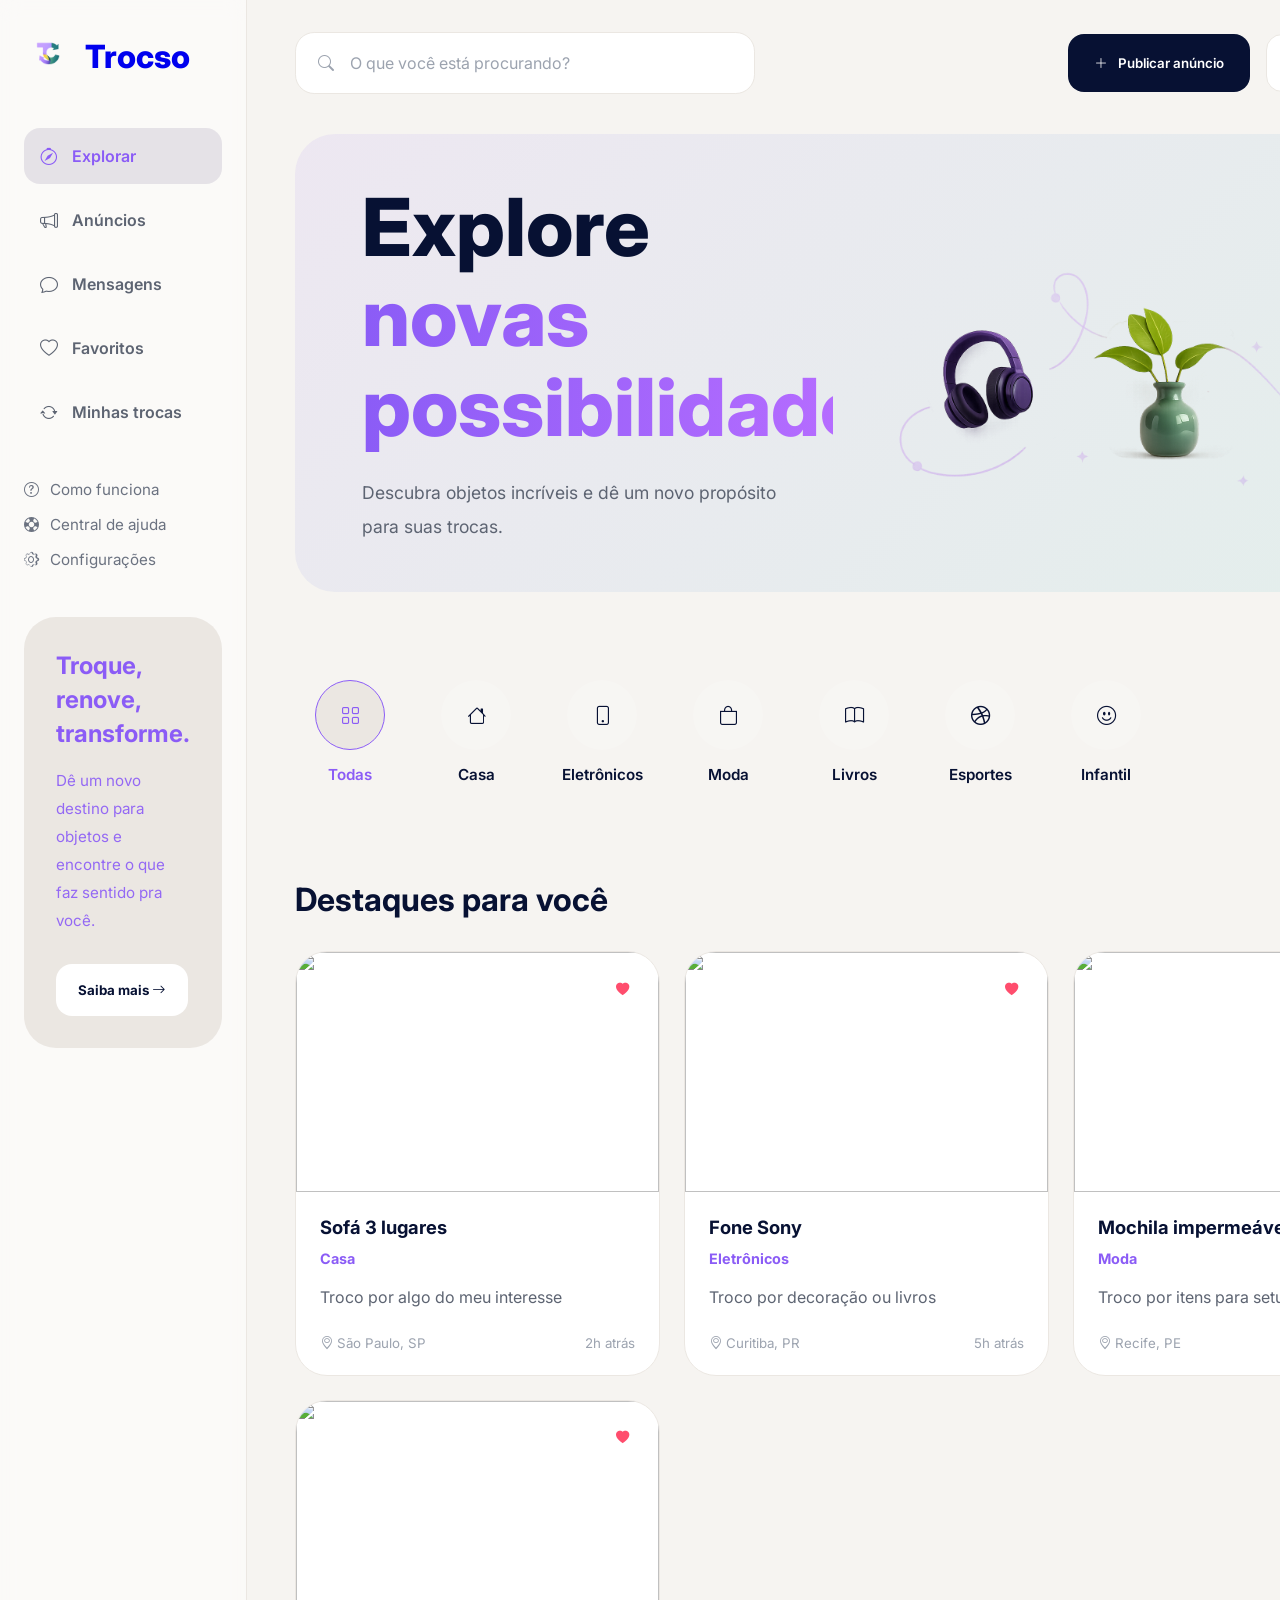
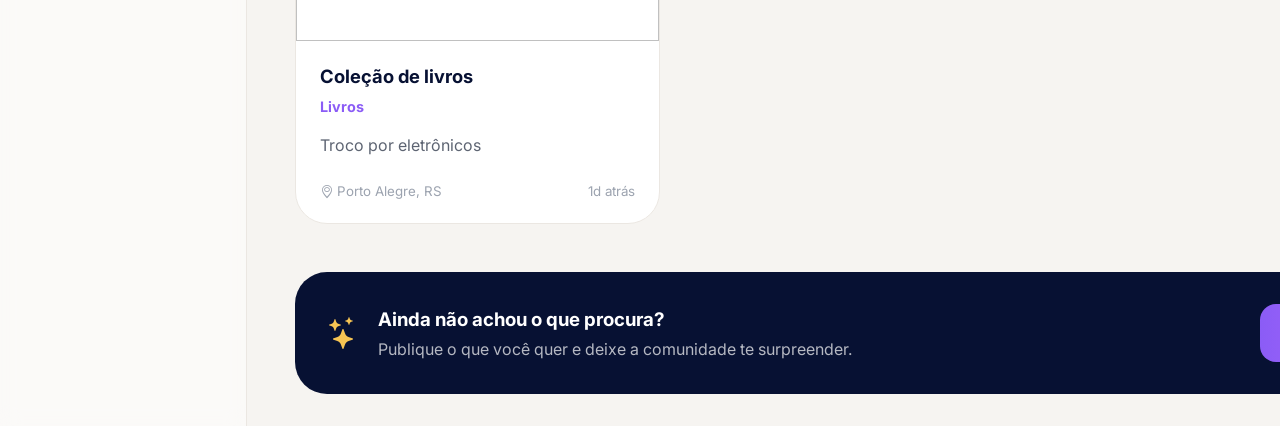
==== app/index.html @ cfc0ea9d "fix classes foul" ====
<!doctype html>
<html lang="pt-br">
  <head>
    <meta charset="UTF-8" />

    <meta name="viewport" content="width=device-width, initial-scale=1.0" />

    <title>Explorar | Trocso</title>

    <link rel="shortcut icon" href="./src/medias/imgs/logo-trocso.png" />

    <link rel="stylesheet" href="./src/styles/explore/index.css" />

    <link
      rel="stylesheet"
      href="https://cdn.jsdelivr.net/npm/bootstrap-icons@1.13.1/font/bootstrap-icons.min.css"
    />

    <link rel="preconnect" href="https://fonts.googleapis.com" />

    <link rel="preconnect" href="https://fonts.gstatic.com" crossorigin />

    <link
      href="https://fonts.googleapis.com/css2?family=Inter:wght@300;400;500;600;700;800&display=swap"
      rel="stylesheet"
    />
  </head>

  <body>
    <main class="explore">
      <aside class="sidebar">
        <div>
          <a href="https://trocso.vercel.app/" class="sidebar__logo">
          <!-- <a href="../../../index.html" class="sidebar__logo"> -->
            <img src="./src/medias/imgs/logo-trocso.png" alt="" />

            <h2>Trocso</h2>
          </a>

          <nav class="sidebar__nav">
            <a href="#" class="sidebar__link active">
              <i class="bi bi-compass"></i>
              <span>Explorar</span>
            </a>

            <a href="#" class="sidebar__link">  
              <i class="bi bi-megaphone"></i>
              <span>Anúncios</span>
            </a>

            <a href="#" class="sidebar__link">
              <i class="bi bi-chat"></i>
              <span>Mensagens</span>
            </a>

            <a href="#" class="sidebar__link">
              <i class="bi bi-heart"></i>
              <span>Favoritos</span>
            </a>

            <a href="#" class="sidebar__link">
              <i class="bi bi-arrow-repeat"></i>
              <span>Minhas trocas</span>
            </a>
          </nav>

          <div class="sidebar__support">
            <a href="#">
              <i class="bi bi-question-circle"></i>
              Como funciona
            </a>

            <a href="#">
              <i class="bi bi-life-preserver"></i>
              Central de ajuda
            </a>

            <a href="#">
              <i class="bi bi-gear"></i>
              Configurações
            </a>
          </div>
        </div>

        <div class="sidebar__card">
          <h3>Troque, renove, transforme.</h3>

          <p>
            Dê um novo destino para objetos e encontre o que faz sentido pra
            você.
          </p>

          <button>
            Saiba mais
            <i class="bi bi-arrow-right"></i>
          </button>

          <img src="./src/medias/imgs/sidebar-card.png" alt="" />
        </div>
      </aside>

      <section class="explore__content">
        <header class="topbar">
          <div class="topbar__search">
            <i class="bi bi-search"></i>

            <input type="text" placeholder="O que você está procurando?" />
          </div>

          <div class="topbar__actions">
            <button class="publish__button">
              <i class="bi bi-plus-lg"></i>
              Publicar anúncio
            </button>

            <button class="notification">
              <i class="bi bi-bell"></i>
            </button>

            <div class="profile">
              <img src="../../medias/imgs/profile.png" alt="" />

              <i class="bi bi-chevron-down"></i>
            </div>
          </div>
        </header>

        <section class="hero">
          <div class="hero__left">
            <h1>
              Explore
              <span> novas possibilidades </span>
            </h1>

            <p>
              Descubra objetos incríveis e dê um novo propósito para suas
              trocas.
            </p>
          </div>

          <div class="hero__right">
            <img src="./src/medias/imgs/hero_explore_right.png" alt="" />
          </div>
        </section>

        <section class="categories">
          <div class="category active">
            <div class="category__icon">
              <i class="bi bi-grid"></i>
            </div>

            <span>Todas</span>
          </div>

          <div class="category">
            <div class="category__icon">
              <i class="bi bi-house"></i>
            </div>

            <span>Casa</span>
          </div>

          <div class="category">
            <div class="category__icon">
              <i class="bi bi-phone"></i>
            </div>

            <span>Eletrônicos</span>
          </div>

          <div class="category">
            <div class="category__icon">
              <i class="bi bi-bag"></i>
            </div>

            <span>Moda</span>
          </div>

          <div class="category">
            <div class="category__icon">
              <i class="bi bi-book"></i>
            </div>

            <span>Livros</span>
          </div>

          <div class="category">
            <div class="category__icon">
              <i class="bi bi-dribbble"></i>
            </div>

            <span>Esportes</span>
          </div>

          <div class="category">
            <div class="category__icon">
              <i class="bi bi-emoji-smile"></i>
            </div>

            <span>Infantil</span>
          </div>
        </section>

        <!-- PRODUCTS -->

        <section class="products">
          <!-- HEADER -->

          <div class="products__header">
            <h2>Destaques para você</h2>

            <a href="#"> Ver todos </a>
          </div>

          <!-- GRID -->

          <div class="products__grid">
            <!-- CARD -->

            <article class="product__card">
              <div class="product__image">
                <img src="../../medias/imgs/product-sofa.png" alt="" />

                <button>
                  <i class="bi bi-heart-fill"></i>
                </button>
              </div>

              <div class="product__content">
                <h3>Sofá 3 lugares</h3>

                <span>Casa</span>

                <p>Troco por algo do meu interesse</p>

                <div class="product__footer">
                  <small>
                    <i class="bi bi-geo-alt"></i>
                    São Paulo, SP
                  </small>

                  <small>2h atrás</small>
                </div>
              </div>
            </article>

            <!-- CARD -->

            <article class="product__card">
              <div class="product__image">
                <img src="../../medias/imgs/product-headphone.png" alt="" />

                <button>
                  <i class="bi bi-heart-fill"></i>
                </button>
              </div>

              <div class="product__content">
                <h3>Fone Sony</h3>

                <span>Eletrônicos</span>

                <p>Troco por decoração ou livros</p>

                <div class="product__footer">
                  <small>
                    <i class="bi bi-geo-alt"></i>
                    Curitiba, PR
                  </small>

                  <small>5h atrás</small>
                </div>
              </div>
            </article>

            <!-- CARD -->

            <article class="product__card">
              <div class="product__image">
                <img src="../../medias/imgs/product-bag.png" alt="" />

                <button>
                  <i class="bi bi-heart-fill"></i>
                </button>
              </div>

              <div class="product__content">
                <h3>Mochila impermeável</h3>

                <span>Moda</span>

                <p>Troco por itens para setup</p>

                <div class="product__footer">
                  <small>
                    <i class="bi bi-geo-alt"></i>
                    Recife, PE
                  </small>

                  <small>1d atrás</small>
                </div>
              </div>
            </article>

            <!-- CARD -->

            <article class="product__card">
              <div class="product__image">
                <img src="../../medias/imgs/product-books.png" alt="" />

                <button>
                  <i class="bi bi-heart-fill"></i>
                </button>
              </div>

              <div class="product__content">
                <h3>Coleção de livros</h3>

                <span>Livros</span>

                <p>Troco por eletrônicos</p>

                <div class="product__footer">
                  <small>
                    <i class="bi bi-geo-alt"></i>
                    Porto Alegre, RS
                  </small>

                  <small>1d atrás</small>
                </div>
              </div>
            </article>
          </div>
        </section>

        <!-- CTA -->

        <section class="cta">
          <div class="cta__left">
            <i class="bi bi-stars"></i>

            <div>
              <h3>Ainda não achou o que procura?</h3>

              <p>
                Publique o que você quer e deixe a comunidade te surpreender.
              </p>
            </div>
          </div>

          <button>
            Criar pedido
            <i class="bi bi-plus-lg"></i>
          </button>
        </section>
      </section>
    </main>
  </body>
</html>
---- app/src/styles/explore/index.css ----
@import "../global/globalAnimations.css";
@import "../global/globals.css";
@import "./assets/_sidebar.css";
@import "./assets/_topbar.css";
@import "./assets/_products.css";
@import "./assets/_hero.css";
@import "./assets/_cta.css";
@import "./assets/_categories.css";
@import "./assets/_animations.css";
@import "./assets/_responsive.css";

* {
  margin: 0;
  padding: 0;
  box-sizing: border-box;
}

body {
  font-family: "Inter", sans-serif;

  background: #f6f4f1;

  color: #071133;
}

button,
input {
  font-family: inherit;
}

button {
  border: none;
  cursor: pointer;
}

a {
  text-decoration: none;
}

.explore {
  display: flex;

  min-height: 100vh;
}

.explore__content {
  flex: 1;

  padding: 2rem 3rem;
}
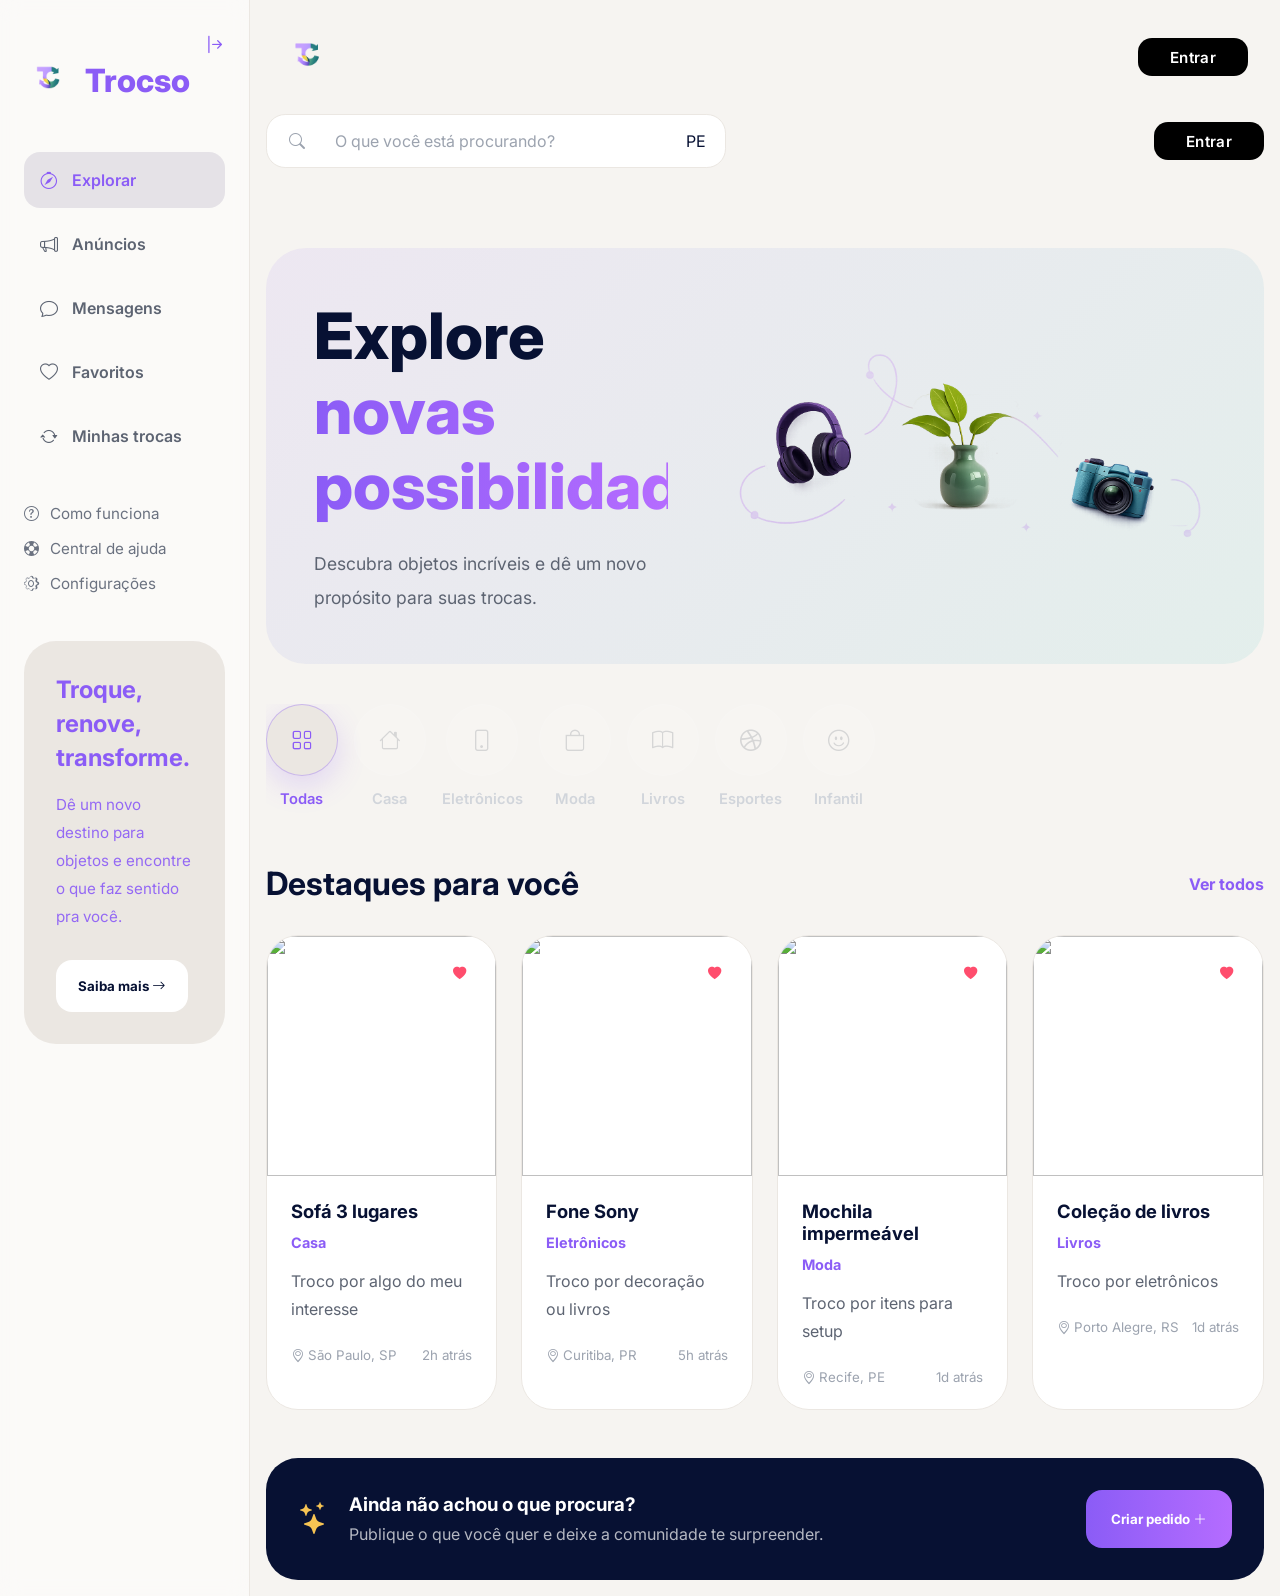
==== commit 96c98e7f: "feat: add default image and API service for authentication - Added default image for user profiles. " ====
--- a/app/index.html
+++ b/app/index.html
@@ -24,26 +24,37 @@
       href="https://fonts.googleapis.com/css2?family=Inter:wght@300;400;500;600;700;800&display=swap"
       rel="stylesheet"
     />
+
+    <script
+      src="https://cdn.jsdelivr.net/npm/axios/dist/axios.min.js"
+      defer
+    ></script>
+
+    <script src="https://cdn.jsdelivr.net/npm/toastify-js" defer></script>
   </head>
 
   <body>
     <main class="explore">
-      <aside class="sidebar">
+      <aside class="sidebar active">
         <div>
+          <div class="actions__sidebar">
+            <button class="button__close" id="action__sidebar">
+              <i id="icon__action" class="bi bi-arrow-bar-right"></i>
+            </button>
+          </div>
           <a href="https://trocso.vercel.app/" class="sidebar__logo">
-          <!-- <a href="../../../index.html" class="sidebar__logo"> -->
+            <!-- <a href="../../../index.html" class="sidebar__logo"> -->
             <img src="./src/medias/imgs/logo-trocso.png" alt="" />
 
             <h2>Trocso</h2>
           </a>
-
           <nav class="sidebar__nav">
             <a href="#" class="sidebar__link active">
               <i class="bi bi-compass"></i>
               <span>Explorar</span>
             </a>
 
-            <a href="#" class="sidebar__link">  
+            <a href="#" class="sidebar__link">
               <i class="bi bi-megaphone"></i>
               <span>Anúncios</span>
             </a>
@@ -67,17 +78,17 @@
           <div class="sidebar__support">
             <a href="#">
               <i class="bi bi-question-circle"></i>
-              Como funciona
+              <span>Como funciona</span>
             </a>
 
             <a href="#">
               <i class="bi bi-life-preserver"></i>
-              Central de ajuda
+              <span>Central de ajuda</span>
             </a>
 
             <a href="#">
               <i class="bi bi-gear"></i>
-              Configurações
+              <span>Configurações</span>
             </a>
           </div>
         </div>
@@ -100,27 +111,47 @@
       </aside>
 
       <section class="explore__content">
+        <header class="topbar__top__mobile">
+          <div class="topbar__logo">
+            <img src="./src/medias/imgs/logo-trocso.png" alt="" />
+          </div>
+          <div class="topbar__top__right" id="topbar__actions__mobile">
+            <!-- <a href="">
+              <i class="bi bi-chat"></i>
+            </a>
+            <a href="">
+              <i class="bi bi-bell"></i>
+            </a>
+            <button href="" class="profile" id="active__menu__mobile">
+              <img src="./src/medias/imgs/img_default.png" alt="" />
+            </button> -->
+            <a href="" class="button__auth">Entrar</a>
+          </div>
+        </header>
         <header class="topbar">
-          <div class="topbar__search">
-            <i class="bi bi-search"></i>
-
-            <input type="text" placeholder="O que você está procurando?" />
-          </div>
-
-          <div class="topbar__actions">
-            <button class="publish__button">
-              <i class="bi bi-plus-lg"></i>
-              Publicar anúncio
-            </button>
-
-            <button class="notification">
-              <i class="bi bi-bell"></i>
-            </button>
-
-            <div class="profile">
-              <img src="../../medias/imgs/profile.png" alt="" />
-
-              <i class="bi bi-chevron-down"></i>
+          <div class="topbar__bottom">
+            <div class="topbar__search input-group">
+              <i class="bi bi-search"></i>
+
+              <input type="text" placeholder="O que você está procurando?" />
+              <span class="input-group-text" id="state">PE</span>
+            </div>
+
+            <div class="topbar__actions" id="topbar__actions">
+              <!-- <button class="publish__button">
+                <i class="bi bi-plus-lg"></i>
+                Publicar anúncio
+              </button>
+
+              <button class="notification">
+                <i class="bi bi-bell"></i>
+              </button>
+              <div class="profile">
+                <img src="../../medias/imgs/profile.png" alt="" />
+
+                <i class="bi bi-chevron-down"></i>
+              </div> -->
+              <a href="" class="button__auth">Entrar</a>
             </div>
           </div>
         </header>
@@ -200,23 +231,13 @@
             <span>Infantil</span>
           </div>
         </section>
-
-        <!-- PRODUCTS -->
-
         <section class="products">
-          <!-- HEADER -->
-
           <div class="products__header">
             <h2>Destaques para você</h2>
 
             <a href="#"> Ver todos </a>
           </div>
-
-          <!-- GRID -->
-
           <div class="products__grid">
-            <!-- CARD -->
-
             <article class="product__card">
               <div class="product__image">
                 <img src="../../medias/imgs/product-sofa.png" alt="" />
@@ -244,8 +265,6 @@
               </div>
             </article>
 
-            <!-- CARD -->
-
             <article class="product__card">
               <div class="product__image">
                 <img src="../../medias/imgs/product-headphone.png" alt="" />
@@ -273,8 +292,6 @@
               </div>
             </article>
 
-            <!-- CARD -->
-
             <article class="product__card">
               <div class="product__image">
                 <img src="../../medias/imgs/product-bag.png" alt="" />
@@ -302,8 +319,6 @@
               </div>
             </article>
 
-            <!-- CARD -->
-
             <article class="product__card">
               <div class="product__image">
                 <img src="../../medias/imgs/product-books.png" alt="" />
@@ -332,9 +347,6 @@
             </article>
           </div>
         </section>
-
-        <!-- CTA -->
-
         <section class="cta">
           <div class="cta__left">
             <i class="bi bi-stars"></i>
@@ -355,5 +367,50 @@
         </section>
       </section>
     </main>
+    <section class="menu__mobile">
+      <a href="#" class="mobile__link active">
+        <i class="bi bi-compass"></i>
+      </a>
+      <a href="" class="mobile__link">
+        <i class="bi bi-megaphone"></i>
+        <span></span>
+      </a>
+      <a href="" class="mobile__link plus">
+        <i class="bi bi-plus"></i>
+        <span></span>
+      </a>
+      <a href="" class="mobile__link">
+        <i class="bi bi-heart"></i>
+        <span></span>
+      </a>
+      <a href="" class="mobile__link">
+        <i class="bi bi-arrow-repeat"></i>
+        <span></span>
+      </a>
+    </section>
+    <script type="module" src="./src/scripts/services/auth.js"></script>
+    <script>
+      const iconAction = document.getElementById("icon__action");
+      const actionSidebar = document.getElementById("action__sidebar");
+      const sidebar = document.querySelector(".sidebar");
+
+      actionSidebar.addEventListener("click", (e) => {
+        e.preventDefault();
+
+        if (sidebar.classList.contains("close")) {
+          sidebar.classList.remove("close");
+          sidebar.classList.add("active");
+
+          iconAction.classList.remove("bi-arrow-bar-right");
+          iconAction.classList.add("bi-arrow-bar-left");
+        } else {
+          sidebar.classList.remove("active");
+          sidebar.classList.add("close");
+
+          iconAction.classList.remove("bi-arrow-bar-left");
+          iconAction.classList.add("bi-arrow-bar-right");
+        }
+      });
+    </script>
   </body>
 </html>
--- a/app/src/styles/explore/index.css
+++ b/app/src/styles/explore/index.css
@@ -7,6 +7,7 @@
 @import "./assets/_cta.css";
 @import "./assets/_categories.css";
 @import "./assets/_animations.css";
+@import "./assets/_menu_mobile.css";
 @import "./assets/_responsive.css";
 
 * {
@@ -19,7 +20,6 @@
   font-family: "Inter", sans-serif;
 
   background: #f6f4f1;
-
   color: #071133;
 }
 
@@ -44,7 +44,6 @@
 }
 
 .explore__content {
-  flex: 1;
-
-  padding: 2rem 3rem;
+  width: 100%;
+  padding: 1rem;
 }
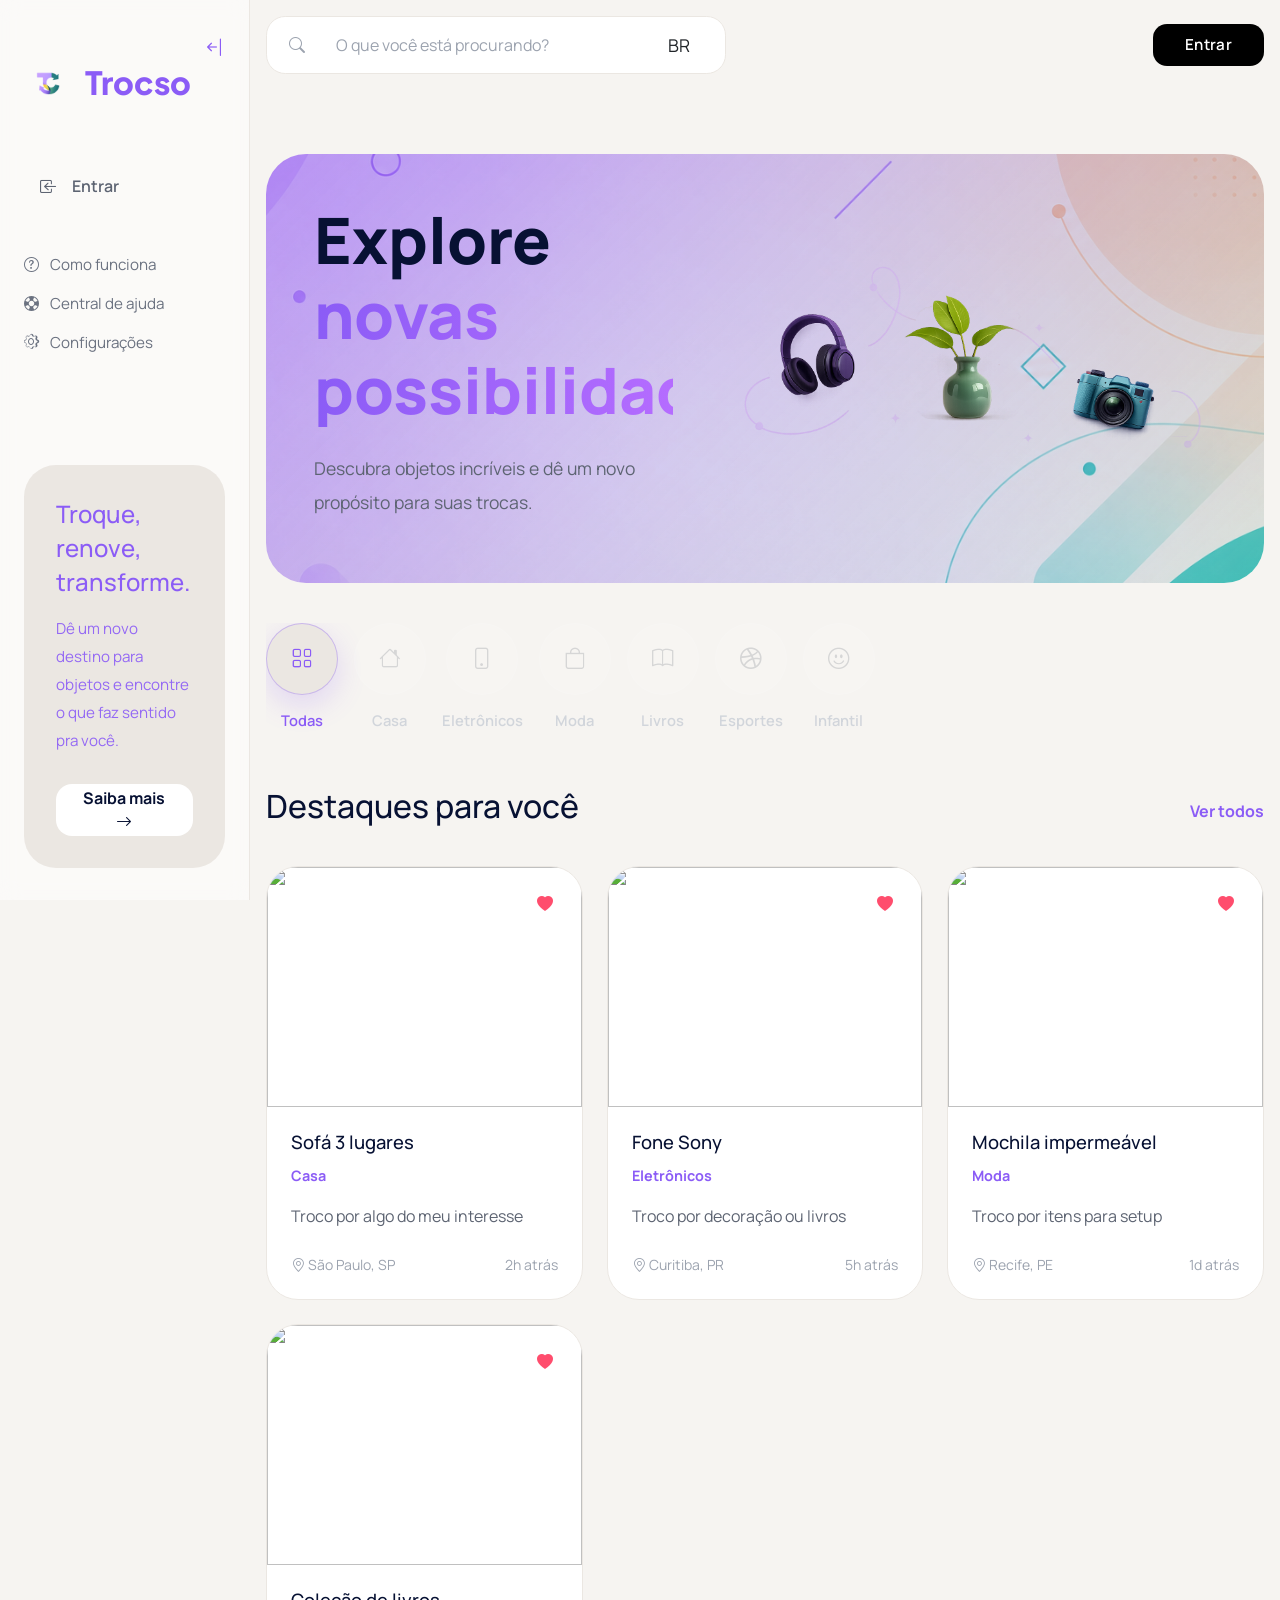
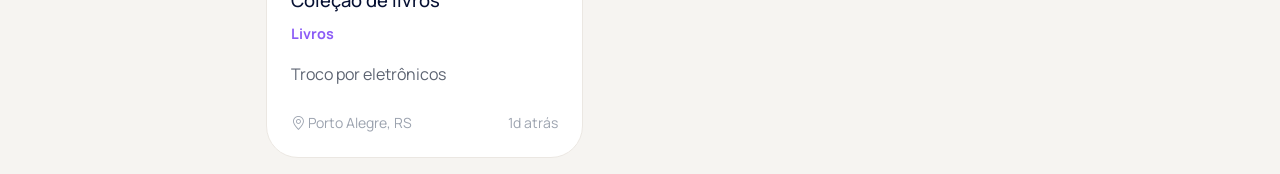
==== commit 653c05f5: "feat: update styles and structure for profile and authentication pages - Adjusted grid layout in pro" ====
--- a/app/index.html
+++ b/app/index.html
@@ -4,6 +4,16 @@
     <meta charset="UTF-8" />
 
     <meta name="viewport" content="width=device-width, initial-scale=1.0" />
+      <link
+      href="https://cdn.jsdelivr.net/npm/bootstrap@5.3.8/dist/css/bootstrap.min.css"
+      rel="stylesheet"
+      integrity="sha384-sRIl4kxILFvY47J16cr9ZwB07vP4J8+LH7qKQnuqkuIAvNWLzeN8tE5YBujZqJLB"
+      crossorigin="anonymous"
+    />
+    <link
+      rel="stylesheet"
+      href="https://cdn.jsdelivr.net/npm/toastify-js/src/toastify.min.css"
+    />
 
     <title>Explorar | Trocso</title>
 
@@ -14,15 +24,6 @@
     <link
       rel="stylesheet"
       href="https://cdn.jsdelivr.net/npm/bootstrap-icons@1.13.1/font/bootstrap-icons.min.css"
-    />
-
-    <link rel="preconnect" href="https://fonts.googleapis.com" />
-
-    <link rel="preconnect" href="https://fonts.gstatic.com" crossorigin />
-
-    <link
-      href="https://fonts.googleapis.com/css2?family=Inter:wght@300;400;500;600;700;800&display=swap"
-      rel="stylesheet"
     />
 
     <script
@@ -39,7 +40,7 @@
         <div>
           <div class="actions__sidebar">
             <button class="button__close" id="action__sidebar">
-              <i id="icon__action" class="bi bi-arrow-bar-right"></i>
+              <i id="icon__action" class="bi bi-arrow-bar-left"></i>
             </button>
           </div>
           <a href="https://trocso.vercel.app/" class="sidebar__logo">
@@ -48,30 +49,10 @@
 
             <h2>Trocso</h2>
           </a>
-          <nav class="sidebar__nav">
-            <a href="#" class="sidebar__link active">
-              <i class="bi bi-compass"></i>
-              <span>Explorar</span>
-            </a>
-
-            <a href="#" class="sidebar__link">
-              <i class="bi bi-megaphone"></i>
-              <span>Anúncios</span>
-            </a>
-
-            <a href="#" class="sidebar__link">
-              <i class="bi bi-chat"></i>
-              <span>Mensagens</span>
-            </a>
-
-            <a href="#" class="sidebar__link">
-              <i class="bi bi-heart"></i>
-              <span>Favoritos</span>
-            </a>
-
-            <a href="#" class="sidebar__link">
-              <i class="bi bi-arrow-repeat"></i>
-              <span>Minhas trocas</span>
+          <nav class="sidebar__nav" id="nav_sidebar">
+            <a href="" class="sidebar__link">
+              <i class="bi bi-box-arrow-in-left"></i>
+              <span> Entrar</span>
             </a>
           </nav>
 
@@ -115,16 +96,7 @@
           <div class="topbar__logo">
             <img src="./src/medias/imgs/logo-trocso.png" alt="" />
           </div>
-          <div class="topbar__top__right" id="topbar__actions__mobile">
-            <!-- <a href="">
-              <i class="bi bi-chat"></i>
-            </a>
-            <a href="">
-              <i class="bi bi-bell"></i>
-            </a>
-            <button href="" class="profile" id="active__menu__mobile">
-              <img src="./src/medias/imgs/img_default.png" alt="" />
-            </button> -->
+          <div class="topbar__actions__mobile" id="topbar__actions__mobile">
             <a href="" class="button__auth">Entrar</a>
           </div>
         </header>
@@ -133,24 +105,11 @@
             <div class="topbar__search input-group">
               <i class="bi bi-search"></i>
 
-              <input type="text" placeholder="O que você está procurando?" />
-              <span class="input-group-text" id="state">PE</span>
+              <input type="text" placeholder="O que você está procurando?" class="form-control"/>
+              <span class="input-group-text" id="state">BR</span>
             </div>
 
             <div class="topbar__actions" id="topbar__actions">
-              <!-- <button class="publish__button">
-                <i class="bi bi-plus-lg"></i>
-                Publicar anúncio
-              </button>
-
-              <button class="notification">
-                <i class="bi bi-bell"></i>
-              </button>
-              <div class="profile">
-                <img src="../../medias/imgs/profile.png" alt="" />
-
-                <i class="bi bi-chevron-down"></i>
-              </div> -->
               <a href="" class="button__auth">Entrar</a>
             </div>
           </div>
@@ -347,70 +306,29 @@
             </article>
           </div>
         </section>
-        <section class="cta">
-          <div class="cta__left">
-            <i class="bi bi-stars"></i>
-
-            <div>
-              <h3>Ainda não achou o que procura?</h3>
-
-              <p>
-                Publique o que você quer e deixe a comunidade te surpreender.
-              </p>
-            </div>
-          </div>
-
-          <button>
-            Criar pedido
-            <i class="bi bi-plus-lg"></i>
-          </button>
-        </section>
       </section>
     </main>
-    <section class="menu__mobile">
-      <a href="#" class="mobile__link active">
-        <i class="bi bi-compass"></i>
-      </a>
-      <a href="" class="mobile__link">
-        <i class="bi bi-megaphone"></i>
-        <span></span>
-      </a>
-      <a href="" class="mobile__link plus">
-        <i class="bi bi-plus"></i>
-        <span></span>
-      </a>
-      <a href="" class="mobile__link">
-        <i class="bi bi-heart"></i>
-        <span></span>
-      </a>
-      <a href="" class="mobile__link">
-        <i class="bi bi-arrow-repeat"></i>
-        <span></span>
-      </a>
-    </section>
-    <script type="module" src="./src/scripts/services/auth.js"></script>
-    <script>
-      const iconAction = document.getElementById("icon__action");
-      const actionSidebar = document.getElementById("action__sidebar");
-      const sidebar = document.querySelector(".sidebar");
-
-      actionSidebar.addEventListener("click", (e) => {
-        e.preventDefault();
-
-        if (sidebar.classList.contains("close")) {
-          sidebar.classList.remove("close");
-          sidebar.classList.add("active");
-
-          iconAction.classList.remove("bi-arrow-bar-right");
-          iconAction.classList.add("bi-arrow-bar-left");
-        } else {
-          sidebar.classList.remove("active");
-          sidebar.classList.add("close");
-
-          iconAction.classList.remove("bi-arrow-bar-left");
-          iconAction.classList.add("bi-arrow-bar-right");
-        }
-      });
-    </script>
+    <section class="menu__mobile" id="menu__mobile"></section>
+
+    <!-- Atenção -->
+    <!-- Gambiarra das Grandes -->
+    <footer class="spacer__mobile"></footer>
+    <!---->
+
+    <script type="module" src="./src/scripts/components/sidebar.js"></script>
+    <script
+      type="module"
+      src="./src/scripts/components/explore/topbar/contents_topbar.js"
+      ;
+    ></script>
+    <script
+      type="module"
+      src="./src/scripts/components/explore/topbar/get_state.js"
+      ;
+    ></script>
+    <script
+      type="module"
+      src="./src/scripts/components/explore/menus/menu_mobile.js"
+    ></script>
   </body>
 </html>
--- a/app/src/styles/explore/index.css
+++ b/app/src/styles/explore/index.css
@@ -1,3 +1,4 @@
+@import url("https://fonts.googleapis.com/css2?family=Inter:wght@300;400;500;600;700;800&display=swap");
 @import "../global/globalAnimations.css";
 @import "../global/globals.css";
 @import "./assets/_sidebar.css";
@@ -9,12 +10,6 @@
 @import "./assets/_animations.css";
 @import "./assets/_menu_mobile.css";
 @import "./assets/_responsive.css";
-
-* {
-  margin: 0;
-  padding: 0;
-  box-sizing: border-box;
-}
 
 body {
   font-family: "Inter", sans-serif;
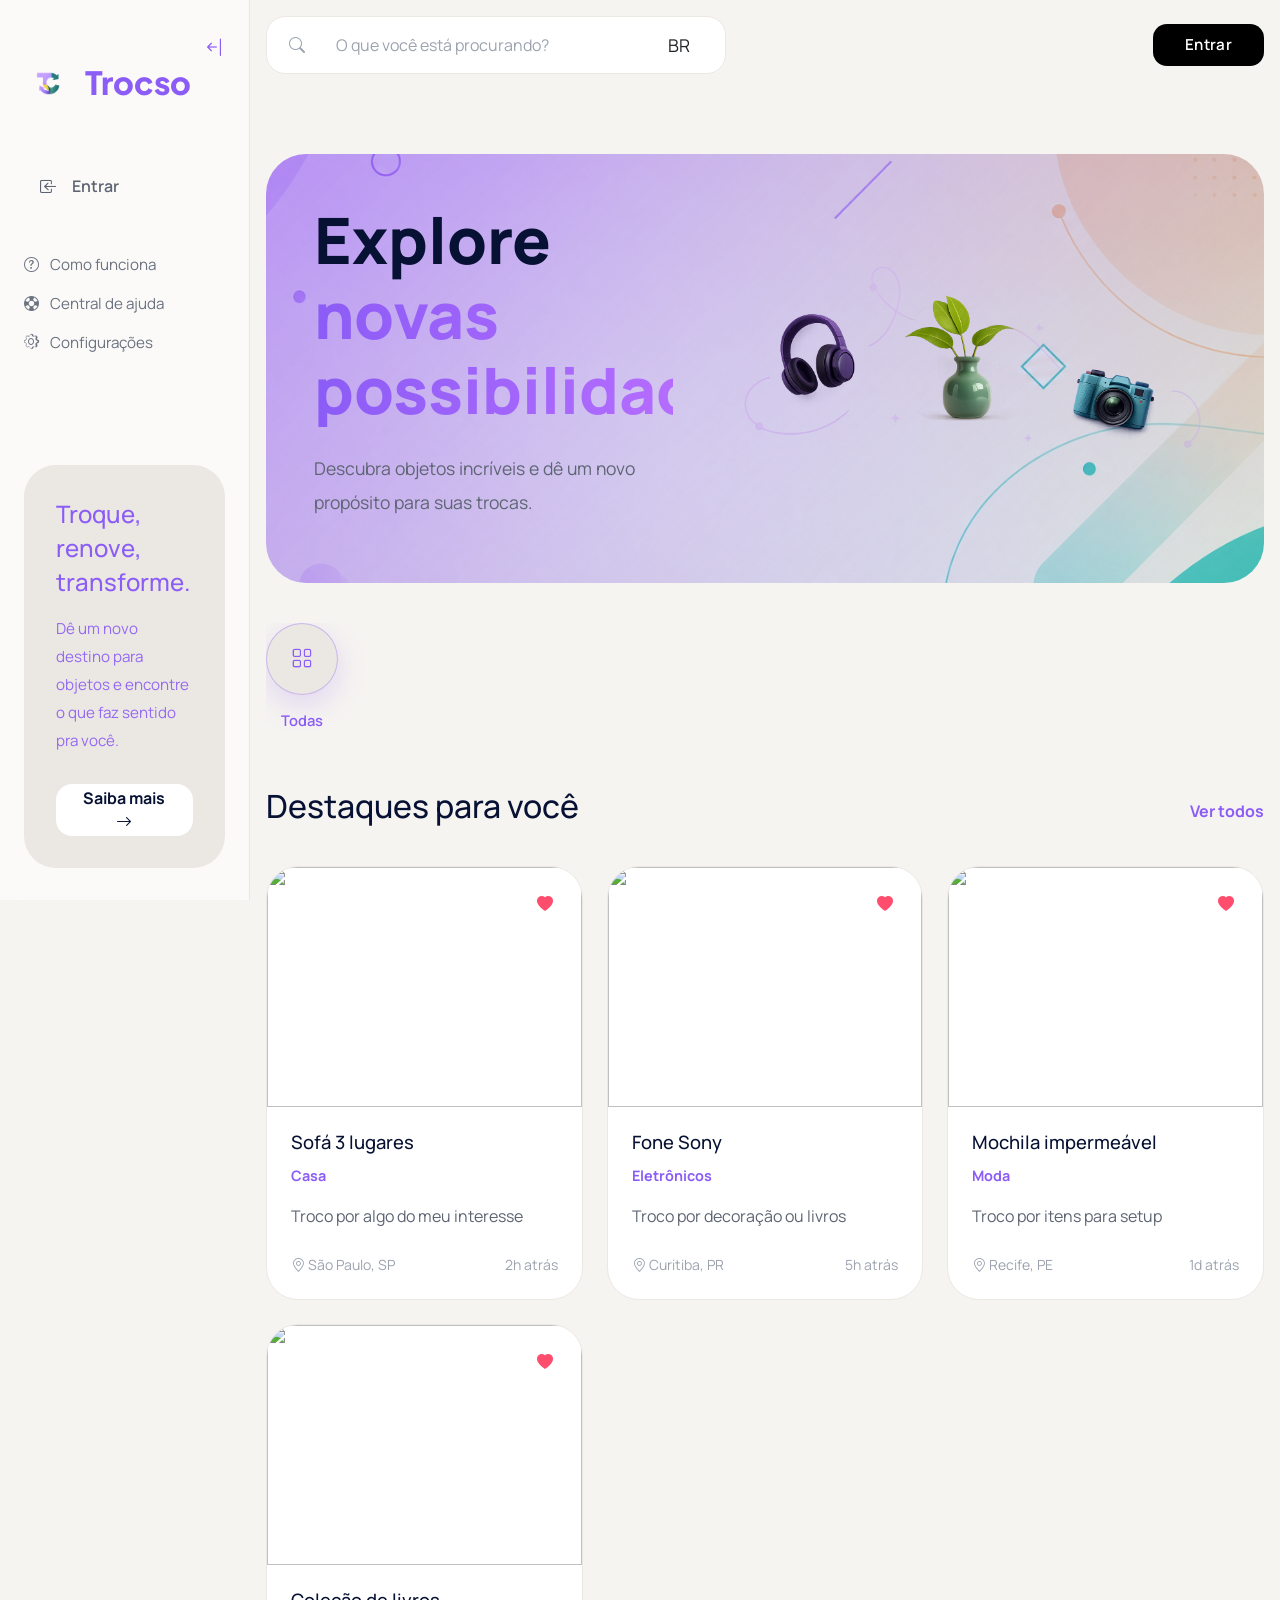
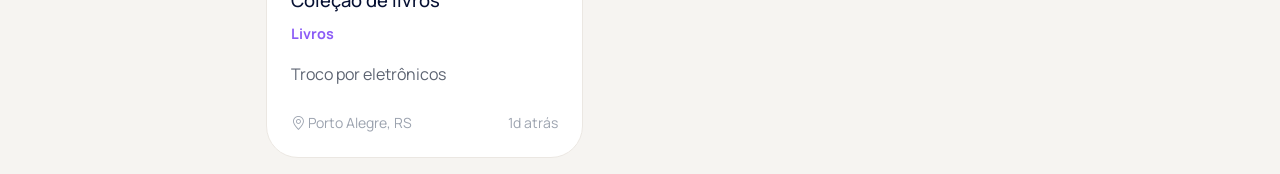
==== commit dcaa27d3: "Refactoring all the platform and add news features" ====
--- a/app/index.html
+++ b/app/index.html
@@ -4,7 +4,7 @@
     <meta charset="UTF-8" />
 
     <meta name="viewport" content="width=device-width, initial-scale=1.0" />
-      <link
+    <link
       href="https://cdn.jsdelivr.net/npm/bootstrap@5.3.8/dist/css/bootstrap.min.css"
       rel="stylesheet"
       integrity="sha384-sRIl4kxILFvY47J16cr9ZwB07vP4J8+LH7qKQnuqkuIAvNWLzeN8tE5YBujZqJLB"
@@ -18,7 +18,8 @@
     <title>Explorar | Trocso</title>
 
     <link rel="shortcut icon" href="./src/medias/imgs/logo-trocso.png" />
-
+    <link rel="stylesheet" href="./src/styles/products/assets/_form_products.css">
+    <link rel="stylesheet" href="./src/styles/products/assets/_animations.css">
     <link rel="stylesheet" href="./src/styles/explore/index.css" />
 
     <link
@@ -50,7 +51,7 @@
             <h2>Trocso</h2>
           </a>
           <nav class="sidebar__nav" id="nav_sidebar">
-            <a href="" class="sidebar__link">
+            <a href="https://auth-trocso.vercel.app/" class="sidebar__link">
               <i class="bi bi-box-arrow-in-left"></i>
               <span> Entrar</span>
             </a>
@@ -97,20 +98,28 @@
             <img src="./src/medias/imgs/logo-trocso.png" alt="" />
           </div>
           <div class="topbar__actions__mobile" id="topbar__actions__mobile">
-            <a href="" class="button__auth">Entrar</a>
+            <a href="https://auth-trocso.vercel.app/" class="button__auth"
+              >Entrar</a
+            >
           </div>
         </header>
         <header class="topbar">
           <div class="topbar__bottom">
             <div class="topbar__search input-group">
               <i class="bi bi-search"></i>
-
-              <input type="text" placeholder="O que você está procurando?" class="form-control"/>
+              <input
+                type="text"
+                placeholder="O que você está procurando?"
+                class="form-control"
+                id="search_products"
+              />
               <span class="input-group-text" id="state">BR</span>
             </div>
 
             <div class="topbar__actions" id="topbar__actions">
-              <a href="" class="button__auth">Entrar</a>
+              <a href="https://auth-trocso.vercel.app/" class="button__auth"
+                >Entrar</a
+              >
             </div>
           </div>
         </header>
@@ -133,7 +142,7 @@
           </div>
         </section>
 
-        <section class="categories">
+        <section class="categories" id="categories">
           <div class="category active">
             <div class="category__icon">
               <i class="bi bi-grid"></i>
@@ -142,7 +151,7 @@
             <span>Todas</span>
           </div>
 
-          <div class="category">
+          <!-- <div class="category">
             <div class="category__icon">
               <i class="bi bi-house"></i>
             </div>
@@ -188,7 +197,7 @@
             </div>
 
             <span>Infantil</span>
-          </div>
+          </div> -->
         </section>
         <section class="products">
           <div class="products__header">
@@ -315,6 +324,7 @@
     <footer class="spacer__mobile"></footer>
     <!---->
 
+    <script type="module" src="./src/scripts/components/explore/load_categories.js"></script>
     <script type="module" src="./src/scripts/components/sidebar.js"></script>
     <script
       type="module"
@@ -330,5 +340,11 @@
       type="module"
       src="./src/scripts/components/explore/menus/menu_mobile.js"
     ></script>
+    <script
+      type="module"
+      src="./src/scripts/components/explore/search_products/search_products.js"
+    ></script>
+
+    <script type="module" src="./src/scripts/components/products/create-product.js"></script>
   </body>
-</html>
+</html>
--- a/app/src/styles/products/assets/_form_products.css
+++ b/app/src/styles/products/assets/_form_products.css
@@ -0,0 +1,235 @@
+.overlay__product {
+  position: fixed;
+  inset: 0;
+  height: 100dvh;
+  padding: 2rem;
+
+  background: rgba(15, 23, 42, 0.45);
+
+  backdrop-filter: blur(8px);
+  z-index: 9999;
+
+  display: flex;
+  justify-content: center;
+  align-items: center;  
+}
+.dialog__product {
+  width: 100%;
+  max-width: 1000px;
+
+  max-height: 90vh;
+  overflow-y: auto;
+
+  padding: 3rem;
+
+  border-radius: 2rem;
+
+  box-shadow:
+    0 30px 60px rgba(111, 111, 111, 0.08),
+    0 10px 20px rgba(111, 111, 111, 0.05);
+}
+
+.dialog__product::-webkit-scrollbar {
+  width: 8px;
+}
+
+.dialog__product::-webkit-scrollbar-thumb {
+  background: rgba(139, 92, 246, 0.3);
+  border-radius: 999px;
+}
+
+.dialog__product .form__header {
+  margin-bottom: 2rem;
+}
+
+.dialog__product .form__header h2 {
+  font-size: 2.3rem;
+  font-weight: 800;
+
+  color: #071133;
+
+  margin-bottom: 0.8rem;
+}
+
+.dialog__product .form__header p {
+  color: #6b7280;
+  margin: 0;
+}
+.form__product {
+  width: 100%;
+  max-width: 900px;
+
+  margin: 0 auto;
+
+  padding: 2rem;
+
+  background: white;
+
+  border: 1px solid #ebe7e2;
+
+  border-radius: 2rem;
+
+  box-shadow: 0 20px 40px rgba(0, 0, 0, 0.04);
+}
+
+.form__product h2 {
+  color: #071133;
+
+  font-size: 2rem;
+  font-weight: 800;
+
+  margin-bottom: 0.5rem;
+}
+
+.form__product > p {
+  color: #6b7280;
+
+  margin-bottom: 2rem;
+}
+
+
+.field__form {
+  display: flex;
+  flex-direction: column;
+
+  margin-bottom: 1.4rem;
+
+  flex: 1;
+}
+
+.field__form label {
+  color: #071133;
+
+  font-weight: 600;
+
+  margin-bottom: 0.5rem;
+}
+
+.field__form input,
+.field__form textarea,
+.field__form select {
+  border: 1px solid #ebe7e2 !important;
+
+  border-radius: 1rem !important;
+
+  min-height: 56px;
+
+  transition: 0.3s ease;
+}
+
+.field__form textarea {
+  min-height: 130px;
+
+  resize: vertical;
+}
+
+.field__form input:focus,
+.field__form textarea:focus,
+.field__form select:focus {
+  border-color: #8b5cf6 !important;
+
+  box-shadow: 0 0 0 4px rgba(139, 92, 246, 0.12) !important;
+}
+
+.form__address {
+  margin: 2rem 0;
+
+  padding: 1.5rem;
+
+  border-radius: 1.5rem;
+
+  background: #faf9f7;
+
+  border: 1px solid #ebe7e2;
+}
+
+.form__address h2 {
+  font-size: 1.3rem;
+
+  margin-bottom: 1.5rem;
+}
+
+.form__address .input-group {
+  display: grid !important;
+
+  grid-template-columns:
+    repeat(auto-fit, minmax(220px, 1fr));
+
+  gap: 1rem;
+}
+
+#preview {
+  display: flex;
+  flex-wrap: wrap;
+  gap: .75rem;
+}
+
+.img_preview {
+  display: flex;
+  flex-direction: column;
+  gap: .3rem;
+}
+.img_preview img {
+  border-radius: 20px;
+}
+.img_preview p {
+  text-transform: lowercase;
+  width: 150px;
+  overflow: hidden;
+  white-space: nowrap;
+  text-overflow: ellipsis;
+}
+.form-text {
+  margin-top: 0.5rem;
+
+  color: #6b7280;
+}
+.form__product button {
+  height: 58px;
+
+  border: none;
+
+  border-radius: 1rem;
+
+  font-weight: 600;
+
+  transition: 0.3s ease;
+}
+
+.btn-primary {
+  background: #071133 !important;
+
+  margin-right: 0.8rem;
+}
+
+.btn-primary:hover {
+  background: #8b5cf6 !important;
+}
+
+.btn-danger {
+  background: #ef4444 !important;
+}
+
+.btn-danger:hover {
+  background: #dc2626 !important;
+}
+
+.form__product .btn {
+  min-width: 180px;
+}
+
+@media (max-width: 768px) {
+  .form__product {
+    padding: 1.5rem;
+  }
+
+  .form__product h2 {
+    font-size: 1.7rem;
+  }
+
+  .form__product .btn {
+    width: 100%;
+
+    margin: 0 0 1rem 0;
+  }
+}
--- a/app/src/styles/products/assets/_animations.css
+++ b/app/src/styles/products/assets/_animations.css
@@ -0,0 +1,75 @@
+.search__logo {
+  animation: fadeRight 0.8s ease;
+}
+
+.search__topbar {
+  animation: fadeLeft 0.8s ease;
+}
+
+.search__hero {
+  opacity: 0;
+
+  animation: fadeUp 1s ease forwards;
+  animation-delay: 0.2s;
+}
+
+.search__badge {
+  opacity: 0;
+
+  animation: scaleIn 0.8s ease forwards;
+  animation-delay: 0.5s;
+}
+
+.search__hero h1 {
+  opacity: 0;
+
+  animation: fadeRight 1s ease forwards;
+  animation-delay: 0.7s;
+}
+
+.search__hero p {
+  opacity: 0;
+
+  animation: fadeRight 1s ease forwards;
+  animation-delay: 0.9s;
+}
+
+
+.search_results {
+  opacity: 0;
+
+  animation: fadeUp 1s ease forwards;
+  animation-delay: 1.1s;
+}
+
+.empty__results {
+  opacity: 0;
+
+  animation: scaleIn 0.9s ease forwards;
+  animation-delay: 1.3s;
+}
+
+.empty__icon {
+  opacity: 0;
+
+  animation: scaleIn 0.8s ease forwards;
+  animation-delay: 1.5s;
+}
+
+.empty__results h3 {
+  opacity: 0;
+
+  animation: fadeUp 0.8s ease forwards;
+  animation-delay: 1.7s;
+}
+
+.empty__results p {
+  opacity: 0;
+
+  animation: fadeUp 0.8s ease forwards;
+  animation-delay: 1.9s;
+}
+
+.dialog__product {
+    animation: scaleIn 0.6s ease forwards;
+}
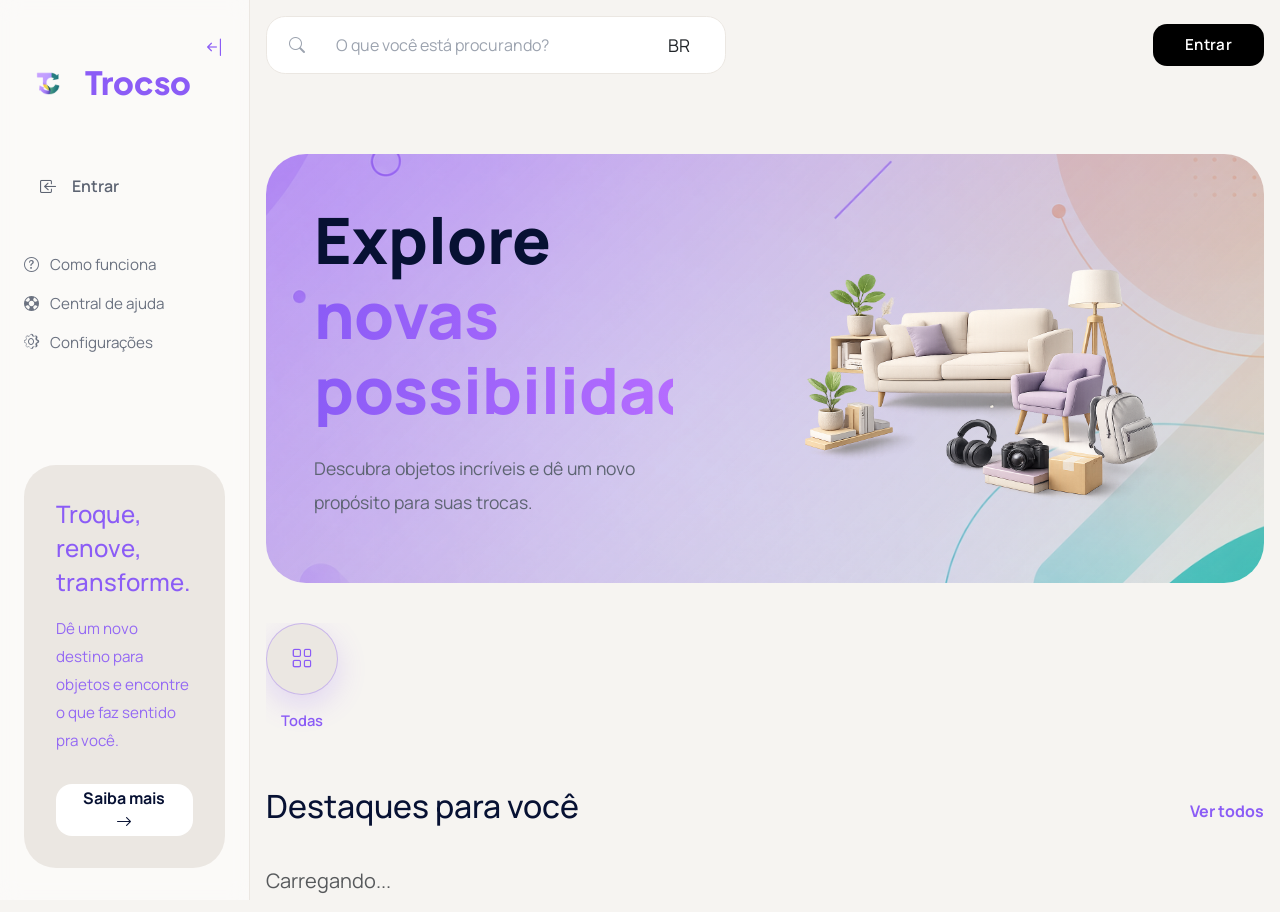
==== commit 057bf1d2: "feat: update product pages and add new functionalities - Updated hero images for the explore and my " ====
--- a/app/index.html
+++ b/app/index.html
@@ -205,114 +205,8 @@
 
             <a href="#"> Ver todos </a>
           </div>
-          <div class="products__grid">
-            <article class="product__card">
-              <div class="product__image">
-                <img src="../../medias/imgs/product-sofa.png" alt="" />
-
-                <button>
-                  <i class="bi bi-heart-fill"></i>
-                </button>
-              </div>
-
-              <div class="product__content">
-                <h3>Sofá 3 lugares</h3>
-
-                <span>Casa</span>
-
-                <p>Troco por algo do meu interesse</p>
-
-                <div class="product__footer">
-                  <small>
-                    <i class="bi bi-geo-alt"></i>
-                    São Paulo, SP
-                  </small>
-
-                  <small>2h atrás</small>
-                </div>
-              </div>
-            </article>
-
-            <article class="product__card">
-              <div class="product__image">
-                <img src="../../medias/imgs/product-headphone.png" alt="" />
-
-                <button>
-                  <i class="bi bi-heart-fill"></i>
-                </button>
-              </div>
-
-              <div class="product__content">
-                <h3>Fone Sony</h3>
-
-                <span>Eletrônicos</span>
-
-                <p>Troco por decoração ou livros</p>
-
-                <div class="product__footer">
-                  <small>
-                    <i class="bi bi-geo-alt"></i>
-                    Curitiba, PR
-                  </small>
-
-                  <small>5h atrás</small>
-                </div>
-              </div>
-            </article>
-
-            <article class="product__card">
-              <div class="product__image">
-                <img src="../../medias/imgs/product-bag.png" alt="" />
-
-                <button>
-                  <i class="bi bi-heart-fill"></i>
-                </button>
-              </div>
-
-              <div class="product__content">
-                <h3>Mochila impermeável</h3>
-
-                <span>Moda</span>
-
-                <p>Troco por itens para setup</p>
-
-                <div class="product__footer">
-                  <small>
-                    <i class="bi bi-geo-alt"></i>
-                    Recife, PE
-                  </small>
-
-                  <small>1d atrás</small>
-                </div>
-              </div>
-            </article>
-
-            <article class="product__card">
-              <div class="product__image">
-                <img src="../../medias/imgs/product-books.png" alt="" />
-
-                <button>
-                  <i class="bi bi-heart-fill"></i>
-                </button>
-              </div>
-
-              <div class="product__content">
-                <h3>Coleção de livros</h3>
-
-                <span>Livros</span>
-
-                <p>Troco por eletrônicos</p>
-
-                <div class="product__footer">
-                  <small>
-                    <i class="bi bi-geo-alt"></i>
-                    Porto Alegre, RS
-                  </small>
-
-                  <small>1d atrás</small>
-                </div>
-              </div>
-            </article>
+          <div class="products__grid" id="products-container">
+            <span class="text-muted fs-5">Carregando...</span>
           </div>
         </section>
       </section>
@@ -346,5 +240,6 @@
     ></script>
 
     <script type="module" src="./src/scripts/components/products/create-product.js"></script>
+    <script type="module" src="./src/scripts/components/products/loadingProducts.js"></script>
   </body>
 </html>
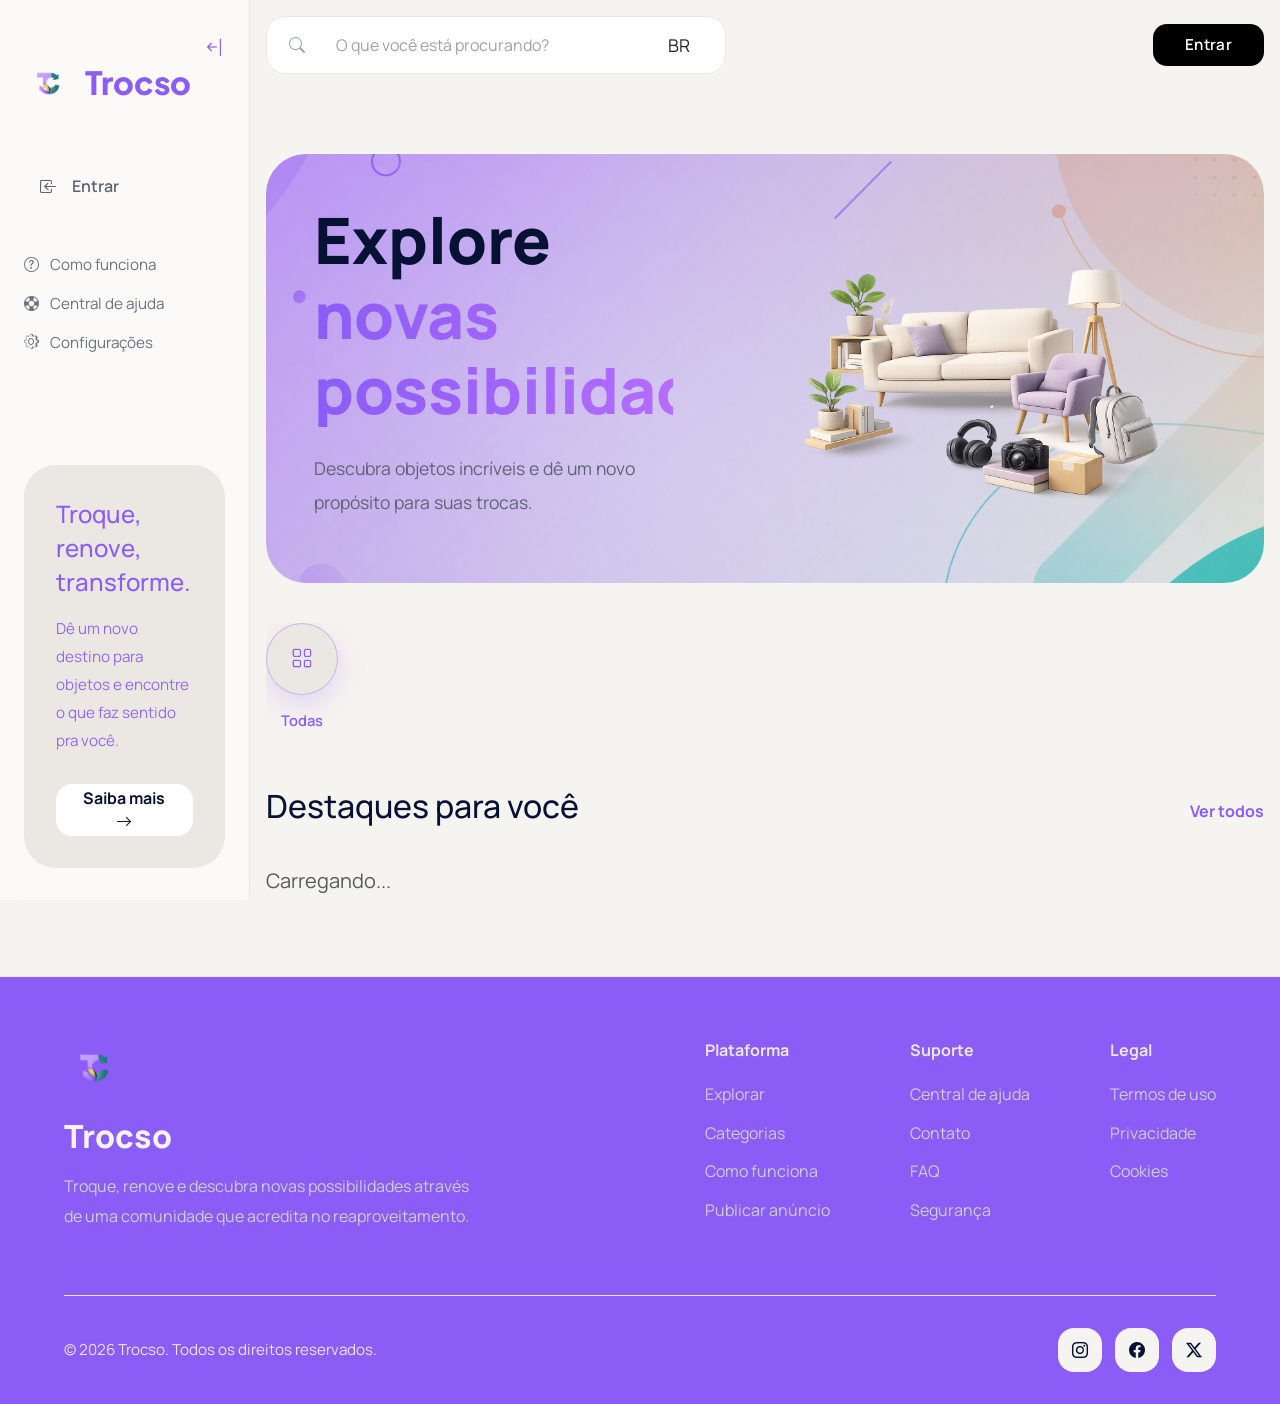
==== commit e6ec6a0b: "feat: enhance product creation and bidding features - Improved the product creation form to handle m" ====
--- a/app/index.html
+++ b/app/index.html
@@ -18,8 +18,14 @@
     <title>Explorar | Trocso</title>
 
     <link rel="shortcut icon" href="./src/medias/imgs/logo-trocso.png" />
-    <link rel="stylesheet" href="./src/styles/products/assets/_form_products.css">
-    <link rel="stylesheet" href="./src/styles/products/assets/_animations.css">
+    <link
+      rel="stylesheet"
+      href="./src/styles/products/assets/_form_products.css"
+    />
+    <link
+      rel="stylesheet"
+      href="./src/styles/products/assets/_animations.css"
+    />
     <link rel="stylesheet" href="./src/styles/explore/index.css" />
 
     <link
@@ -211,6 +217,66 @@
         </section>
       </section>
     </main>
+    <footer class="footer">
+      <div class="footer__top">
+        <div class="footer__brand">
+          <img src="./src/medias/imgs/logo-trocso.png" alt="Trocso" />
+
+          <h2>Trocso</h2>
+
+          <p>
+            Troque, renove e descubra novas possibilidades através de uma
+            comunidade que acredita no reaproveitamento.
+          </p>
+        </div>
+
+        <div class="footer__links">
+          <div class="footer__column">
+            <h4>Plataforma</h4>
+
+            <a href="#">Explorar</a>
+            <a href="#">Categorias</a>
+            <a href="#">Como funciona</a>
+            <a href="#">Publicar anúncio</a>
+          </div>
+
+          <div class="footer__column">
+            <h4>Suporte</h4>
+
+            <a href="#">Central de ajuda</a>
+            <a href="#">Contato</a>
+            <a href="#">FAQ</a>
+            <a href="#">Segurança</a>
+          </div>
+
+          <div class="footer__column">
+            <h4>Legal</h4>
+
+            <a href="#">Termos de uso</a>
+            <a href="#">Privacidade</a>
+            <a href="#">Cookies</a>
+          </div>
+        </div>
+      </div>
+
+      <div class="footer__bottom">
+        <span>© 2026 Trocso. Todos os direitos reservados.</span>
+
+        <div class="footer__social">
+          <a href="#">
+            <i class="bi bi-instagram"></i>
+          </a>
+
+          <a href="#">
+            <i class="bi bi-facebook"></i>
+          </a>
+
+          <a href="#">
+            <i class="bi bi-twitter-x"></i>
+          </a>
+        </div>
+      </div>
+    </footer>
     <section class="menu__mobile" id="menu__mobile"></section>
 
     <!-- Atenção -->
@@ -218,7 +284,10 @@
     <footer class="spacer__mobile"></footer>
     <!---->
 
-    <script type="module" src="./src/scripts/components/explore/load_categories.js"></script>
+    <script
+      type="module"
+      src="./src/scripts/components/explore/load_categories.js"
+    ></script>
     <script type="module" src="./src/scripts/components/sidebar.js"></script>
     <script
       type="module"
@@ -239,7 +308,13 @@
       src="./src/scripts/components/explore/search_products/search_products.js"
     ></script>
 
-    <script type="module" src="./src/scripts/components/products/create-product.js"></script>
-    <script type="module" src="./src/scripts/components/products/loadingProducts.js"></script>
+    <script
+      type="module"
+      src="./src/scripts/components/products/create-product.js"
+    ></script>
+    <script
+      type="module"
+      src="./src/scripts/components/products/loadingProducts.js"
+    ></script>
   </body>
-</html>+</html>
--- a/app/src/styles/products/assets/_form_products.css
+++ b/app/src/styles/products/assets/_form_products.css
@@ -2,8 +2,6 @@
   position: fixed;
   inset: 0;
   height: 100dvh;
-  padding: 2rem;
-
   background: rgba(15, 23, 42, 0.45);
 
   backdrop-filter: blur(8px);
@@ -19,9 +17,6 @@
 
   max-height: 90vh;
   overflow-y: auto;
-
-  padding: 3rem;
-
   border-radius: 2rem;
 
   box-shadow:
